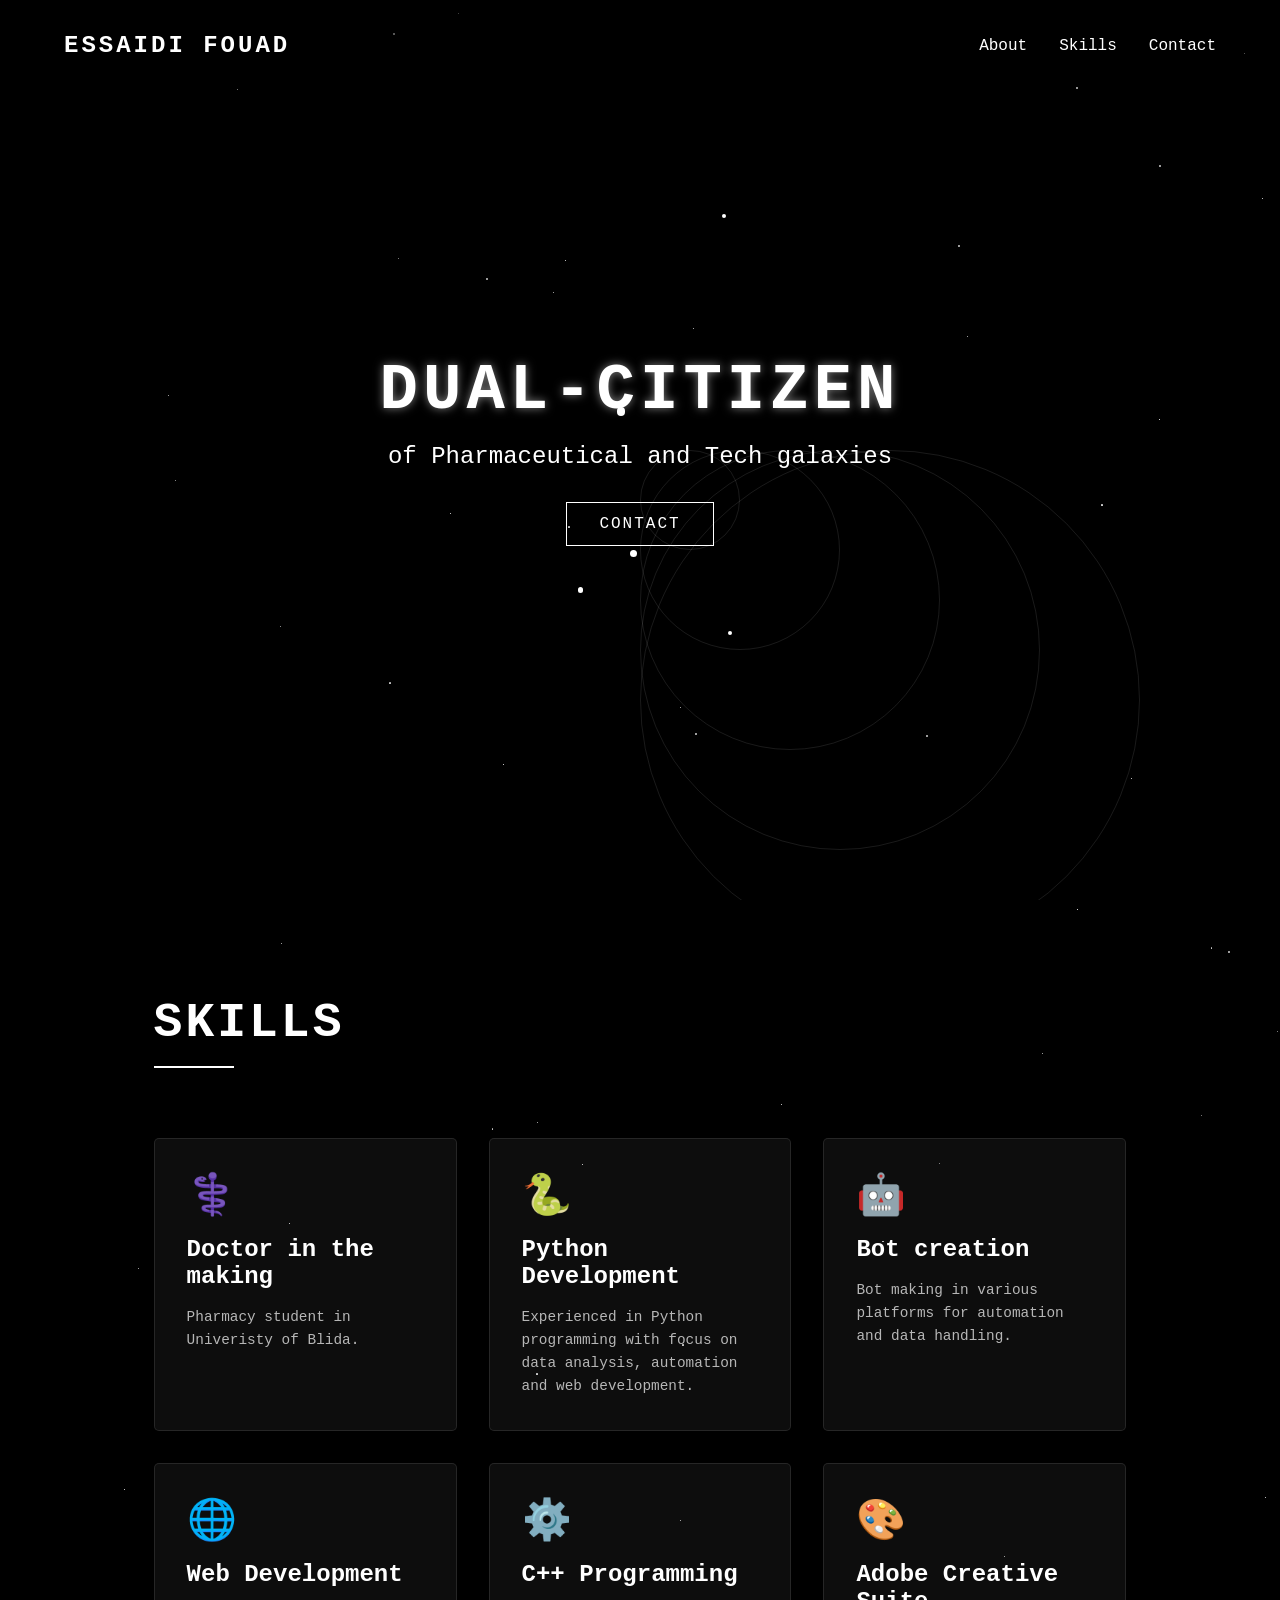
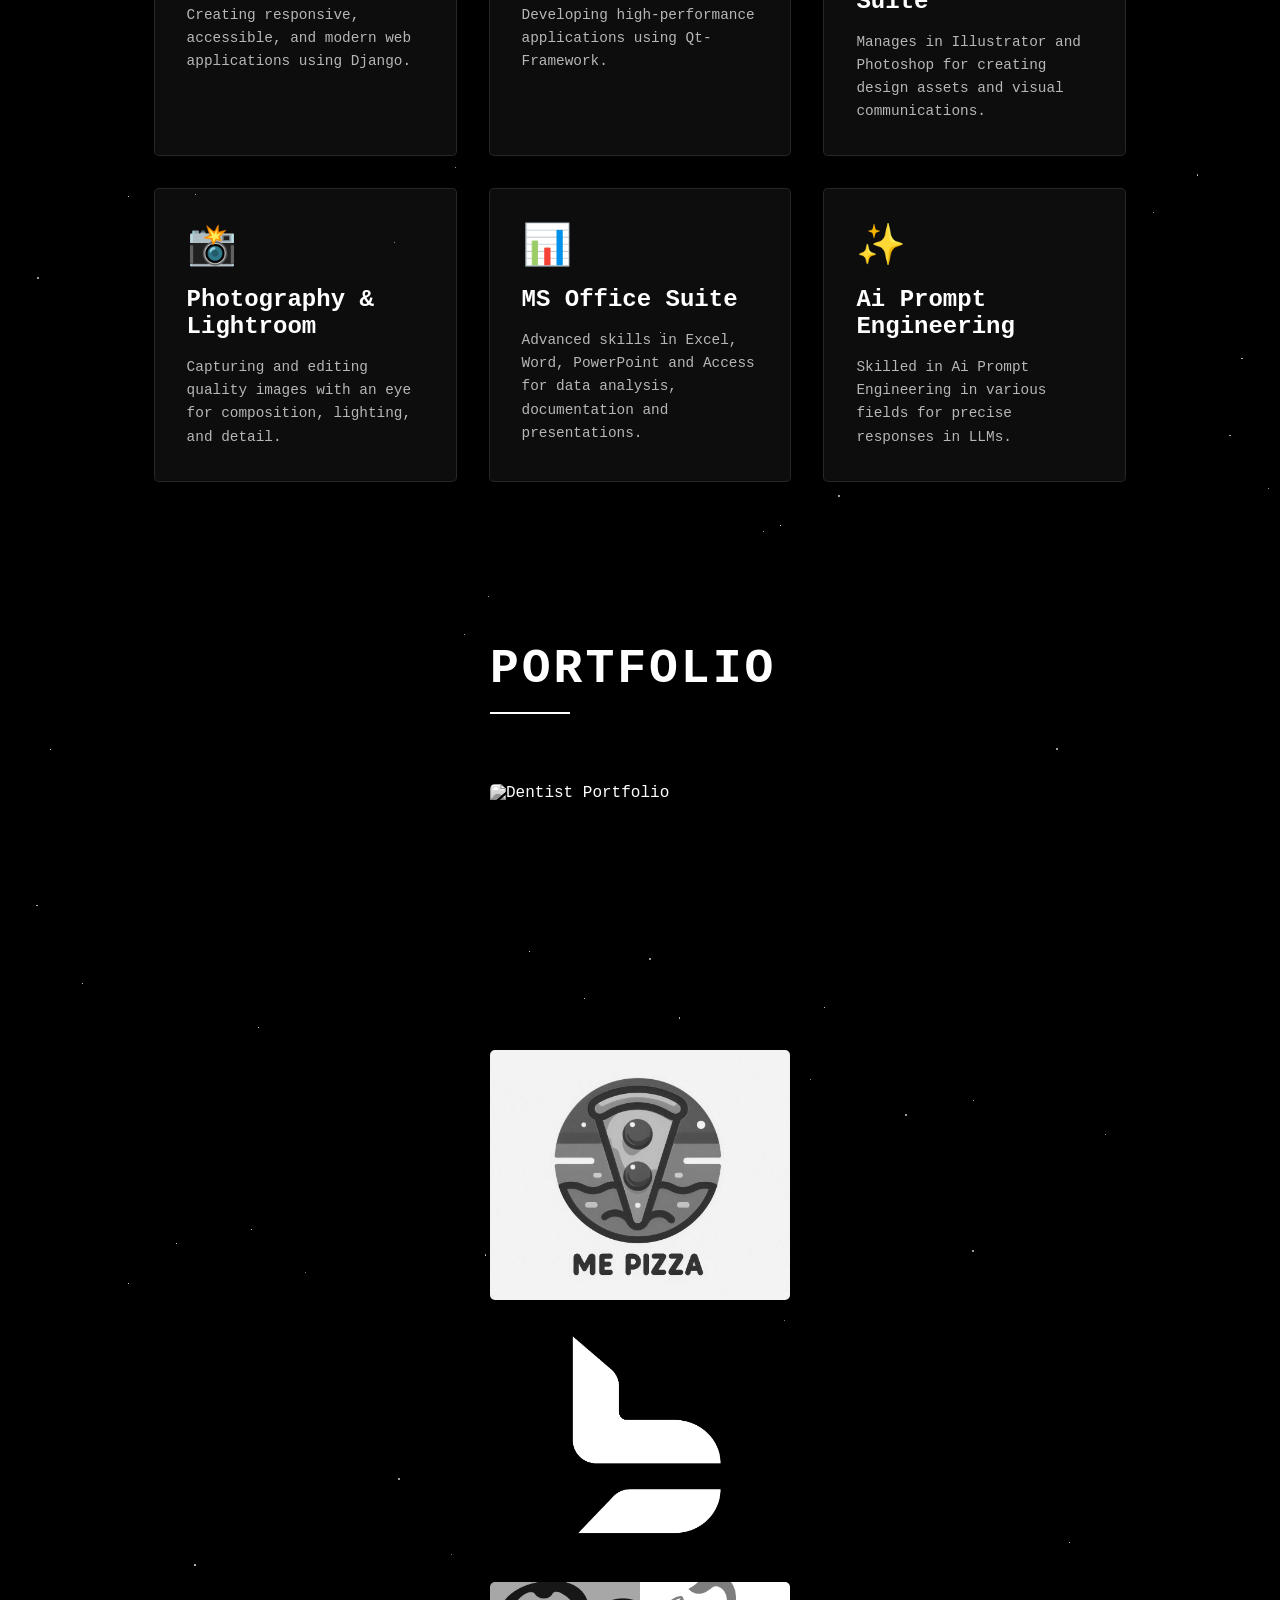
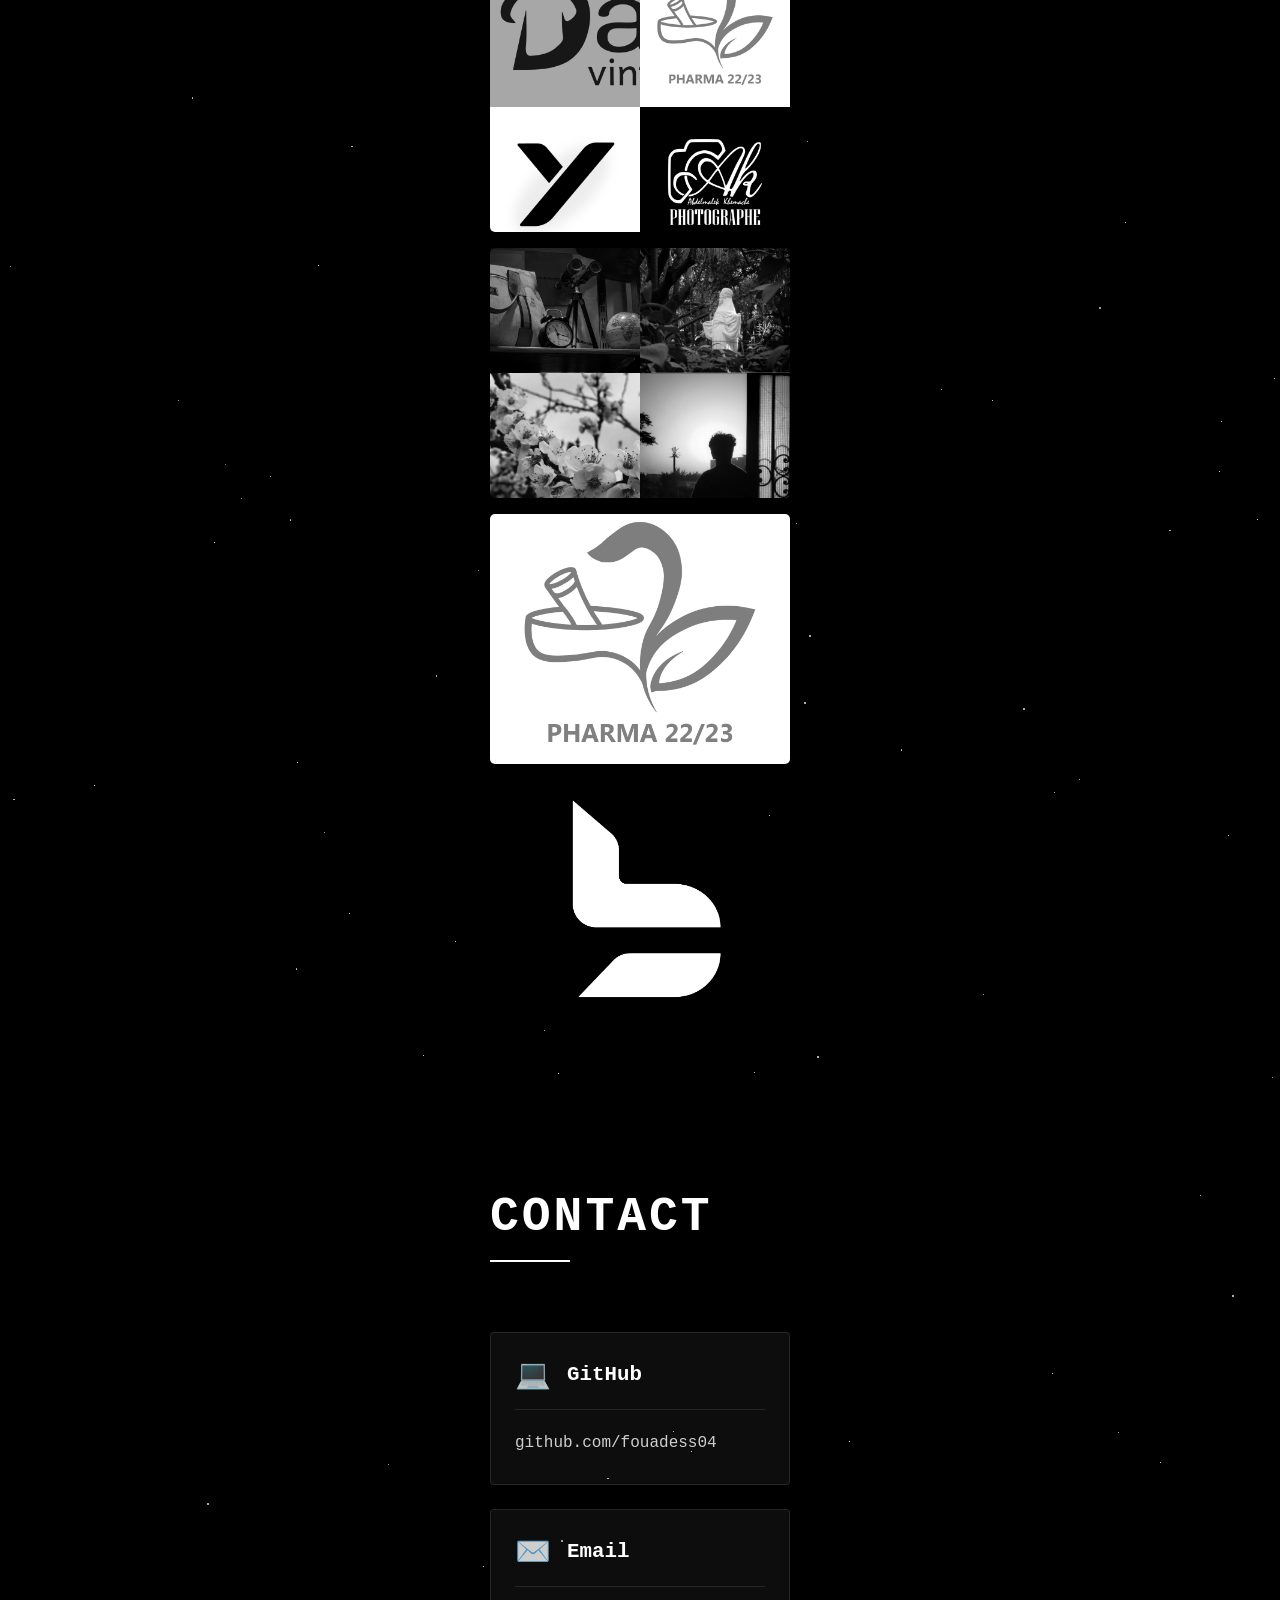
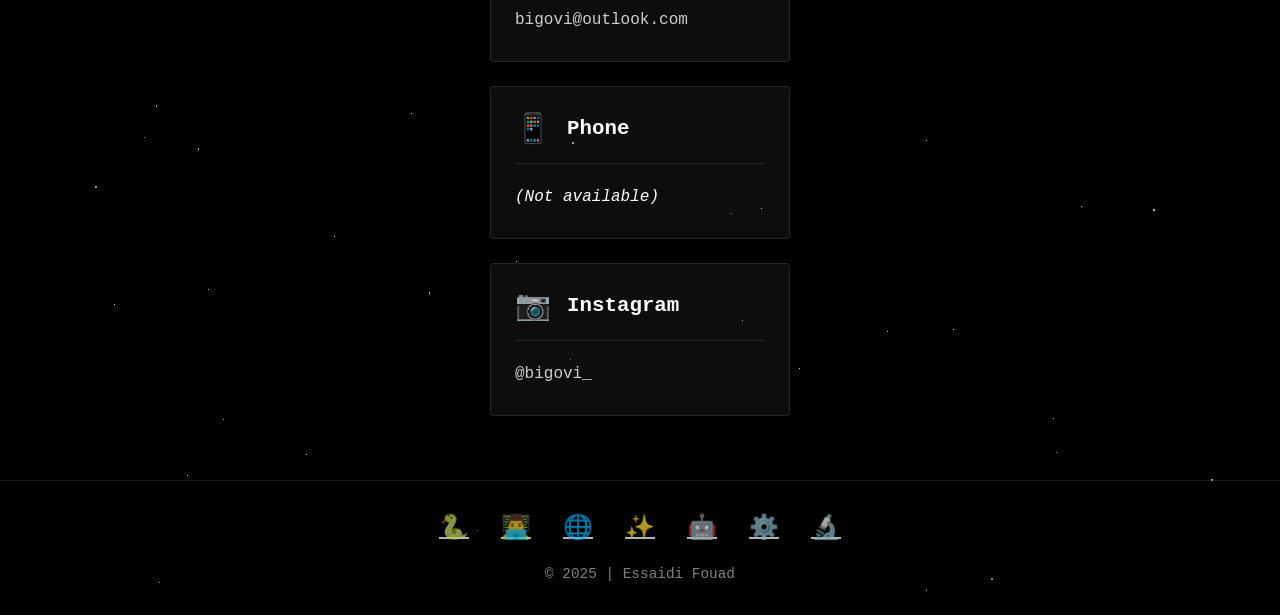
==== me.html @ 9a9ed9cc "portfolio" ====
<!DOCTYPE html>
<html lang="en">
<head>
  <meta charset="UTF-8">
  <meta name="viewport" content="width=device-width, initial-scale=1.0">
  <title>Essaidi fouad</title>
  <link rel="stylesheet" href="assets/styles.css">
</head>
<body>
  <div class="smooth-transition" id="transition-overlay"></div>
  <div class="stars"></div>

  <header class="header">
    <div class="logo">Essaidi Fouad</div>
    <nav class="nav">
      <a href="#about">About</a>
      <a href="#skills">Skills</a>
      <a href="#contact">Contact</a>
    </nav>
  </header>

  <section class="hero" id="about">

    <div class="orbital-system">
    </div>

    <div class="hero-content">
      <h1 class="hero-title">Dual-citizen</h1>
      <p class="hero-subtitle">of Pharmaceutical and Tech galaxies</p>
      <a href="#contact" class="cta-button">Contact</a>
    </div>
  </section>

  <div class="sections">
    <section class="section" id="skills">
      <div class="section-content">
        <h2 class="section-title">Skills</h2>
        <div class="skills-grid">
          <div class="skill-card">
            <div class="skill-icon">⚕️</div>
            <h3 class="skill-title">Doctor in the making</h3>
            <p class="skill-desc">Pharmacy student in Univeristy of Blida.</p>
          </div>
          <div class="skill-card">
            <div class="skill-icon">🐍</div>
            <h3 class="skill-title">Python Development</h3>
            <p class="skill-desc">Experienced in Python programming with focus on data analysis, automation and web development.</p>
          </div>
          <div class="skill-card">
            <div class="skill-icon">🤖</div>
            <h3 class="skill-title">Bot creation</h3>
            <p class="skill-desc">Bot making in various platforms for automation and data handling.</p>
          </div>
          <div class="skill-card">
            <div class="skill-icon">🌐</div>
            <h3 class="skill-title">Web Development</h3>
            <p class="skill-desc">Creating responsive, accessible, and modern web applications using Django.</p>
          </div>
          <div class="skill-card">
            <div class="skill-icon">⚙️</div>
            <h3 class="skill-title">C++ Programming</h3>
            <p class="skill-desc">Developing high-performance applications using Qt-Framework.</p>
          </div>
          <div class="skill-card">
            <div class="skill-icon">🎨</div>
            <h3 class="skill-title">Adobe Creative Suite</h3>
            <p class="skill-desc">Manages in Illustrator and Photoshop for creating design assets and visual communications.</p>
          </div>
          <div class="skill-card">
            <div class="skill-icon">📸</div>
            <h3 class="skill-title">Photography & Lightroom</h3>
            <p class="skill-desc">Capturing and editing quality images with an eye for composition, lighting, and detail.</p>
          </div>
          <div class="skill-card">
            <div class="skill-icon">📊</div>
            <h3 class="skill-title">MS Office Suite</h3>
            <p class="skill-desc">Advanced skills in Excel, Word, PowerPoint and Access for data analysis, documentation and presentations.</p>
          </div>
          <div class="skill-card">
            <div class="skill-icon">✨</div>
            <h3 class="skill-title">Ai Prompt Engineering</h3>
            <p class="skill-desc">Skilled in Ai Prompt Engineering in various fields for precise responses in LLMs.</p>
          </div>
        </div>
      </div>
    </section>

    <section class="section" id="portfolio">
      <div class="section-content">
        <h2 class="section-title">Portfolio</h2>
        <div class="gallery">
          <div class="gallery-item">
            <img src="https://fouadess04.github.io/drbenotsmane/pres_files/bg.jpg" alt="Dentist Portfolio" class="gallery-img">
            <div class="gallery-overlay">
              <h3>Portfolio page for Dr Benotsmane</h3>
            </div>
          </div>
          <div class="gallery-item">
            <img src="assets/MePizza.png" alt="Web Development Project" class="gallery-img">
            <div class="gallery-overlay">
              <h3>Pizziria Management server</h3>
            </div>
          </div>
          <div class="gallery-item">
            <img src="assets/blogo.png" alt="telegram bot" class="gallery-img">
            <div class="gallery-overlay">
              <h3>Voice notes organiser bot</h3>
            </div>
          </div>
          <div class="gallery-item">
            <img src="assets/artboard.png" alt="Illustrator Design" class="gallery-img">
            <div class="gallery-overlay">
              <h3>Illustrations</h3>
            </div>
          </div>
          <div class="gallery-item">
            <img src="assets/artboard2.png" alt="Photography" class="gallery-img">
            <div class="gallery-overlay">
              <h3>Some shots</h3>
            </div>
          </div>
          <div class="gallery-item">
            <img src="assets/quiz.png" alt="Quiz maker" class="gallery-img">
            <div class="gallery-overlay">
              <h3>PharmaQuiz <i>(on the way)</i></h3>
            </div>
          </div>
          <div class="gallery-item">
            <img src="assets/blogo.png" alt="Data Analysis" class="gallery-img">
            <div class="gallery-overlay">
              <h3>B-Classroom <i>(soon)</i></h3>
            </div>
          </div>
        </div>
      </div>
    </section>

    <section class="section" id="contact">
      
      <div class="section-content">
        <h2 class="section-title">Contact</h2>
        <div class="contact-grid">
          <div class="contact-item">
            <div class="contact-header">
              <span class="contact-icon">💻</span>
              <h3 class="contact-title">GitHub</h3>
            </div>
            <a href="https://github.com/fouadess04" target="_blank" class="contact-detail">github.com/fouadess04</a>
          </div>
          <div class="contact-item">
            <div class="contact-header">
              <span class="contact-icon">✉️</span>
              <h3 class="contact-title">Email</h3>
            </div>
            <a href="mailto:bigovi@outlook.com" class="contact-detail">bigovi@outlook.com</a>
          </div>
          <div class="contact-item">
            <div class="contact-header">
              <span class="contact-icon">📱</span>
              <h3 class="contact-title">Phone</h3>
            </div>
            <a href="tel:" class="contact-detail"><i>(Not available)</i></a>
          </div>
          <div class="contact-item">
            <div class="contact-header">
              <span class="contact-icon">📷</span>
              <h3 class="contact-title">Instagram</h3>
            </div>
            <a href="https://instagram.com/bigovi_" target="_blank" class="contact-detail">@bigovi_</a>
          </div>
          
        </div>
      </div>
    </section>

<style>
  
</style>
  </div>

  <footer>
    <div class="footer-links">
      <a href="#about" class="footer-link">🐍</a>
      <a href="#about" class="footer-link">👨‍💻</a>
      <a href="#about" class="footer-link">🌐</a>
      <a href="#about" class="footer-link">✨</a>
      <a href="#about" class="footer-link">🤖</a>
      <a href="#about" class="footer-link">⚙️</a>
      <a href="#about" class="footer-link">🔬</a>
    </div>
    <p class="footer-text">© 2025 | Essaidi Fouad</p>
  </footer>

  <script src="assets/main.js"></script>
</body>
</html>
---- assets/styles.css ----
.transition-overlay {
    position: fixed;
    top: 0;
    left: 0;
    width: 100%;
    height: 100%;
    background-color: currentColor;
    z-index: 1000;
    pointer-events: none;
    opacity: 0;
    transition: opacity 0.8s ease;
}

.container {
    max-width: 800px;
    margin: 2rem auto;
    padding: 2rem;
    border-radius: 12px;
    transition: all 0.8s ease;
}

.toggle-btn {
    padding: 12px 24px;
    border: none;
    border-radius: 6px;
    font-size: 1rem;
    cursor: pointer;
    margin-top: 2rem;
    transition: all 0.3s ease;
}

.toggle-btn:hover {
    transform: translateY(-2px);
    box-shadow: 0 4px 8px rgba(0,0,0,0.2);
}

.content {
    margin-top: 2rem;
    line-height: 1.6;
}

h1 {
    font-size: 2.5rem;
    margin-bottom: 0.5rem;
}

h2 {
    font-size: 1.8rem;
    margin: 2rem 0 1rem;
    padding-bottom: 0.5rem;
}

/* Animation classes */
.fade-out {
    opacity: 1 !important;
}

/*  Main CSS */

* {
    margin: 0;
    padding: 0;
    box-sizing: border-box;
    font-family: 'Space Mono', monospace;
    color: #fff;
  }

  body {
    background-color: #000;
    overflow-x: hidden;
    perspective: 1000px;
  }

  .stars {
    position: fixed;
    top: 0;
    left: 0;
    width: 100%;
    height: 100%;
    pointer-events: none;
    z-index: -1;
  }

  .star {
    position: absolute;
    border-radius: 50%;
    background-color: rgba(255, 255, 255, 0.8);
    animation: twinkle 5s infinite;
  }

  @keyframes twinkle {
    0%, 100% { opacity: 0.2; }
    50% { opacity: 1; }
  }

  .header {
    display: flex;
    justify-content: space-between;
    align-items: center;
    padding: 2rem 4rem;
    position: fixed;
    width: 100%;
    z-index: 100;
    background: linear-gradient(to bottom, rgba(0,0,0,0.8) 0%, rgba(0,0,0,0) 100%);
  }

  .logo {
    font-size: 1.5rem;
    font-weight: bold;
    letter-spacing: 3px;
    text-transform: uppercase;
  }

  .nav {
    display: flex;
    gap: 2rem;
  }

  .nav a {
    text-decoration: none;
    font-size: 1rem;
    position: relative;
    transition: all 0.3s ease;
  }

  .nav a:hover {
    text-shadow: 0 0 5px #fff, 0 0 10px #fff;
  }

  .nav a::after {
    content: '';
    position: absolute;
    bottom: -5px;
    left: 0;
    width: 0;
    height: 1px;
    background-color: #fff;
    transition: width 0.3s ease;
  }

  .nav a:hover::after {
    width: 100%;
  }

  .hero {
    height: 100vh;
    display: flex;
    align-items: center;
    justify-content: center;
    flex-direction: column;
    text-align: center;
    overflow: hidden;
    position: relative;
  }

  .orbital-system {
    position: absolute;
    width: 100%;
    height: 100%;
    transform-style: preserve-3d;
  }

  .orbit {
    position: absolute;
    top: 50%;
    left: 50%;
    border: 1px solid rgba(255, 255, 255, 0.1);
    border-radius: 50%;
    transform-style: preserve-3d;
    animation: rotate 20s linear infinite;
  }

  .planet {
    position: absolute;
    background-color: #fff;
    border-radius: 50%;
    transform-style: preserve-3d;
  }

  @keyframes rotate {
    0% { transform: translate(-50%, -50%) rotateX(60deg) rotateZ(0deg); }
    100% { transform: translate(-50%, -50%) rotateX(60deg) rotateZ(360deg); }
  }

  .hero-content {
    position: relative;
    z-index: 2;
    max-width: 800px;
    padding: 2rem;
  }

  .hero-title {
    font-size: 4rem;
    margin-bottom: 1rem;
    letter-spacing: 5px;
    text-transform: uppercase;
    text-shadow: 0 0 10px rgba(255, 255, 255, 0.5);
    animation: fadeIn 2s ease;
  }

  .hero-subtitle {
    font-size: 1.5rem;
    margin-bottom: 2rem;
    opacity: 0.8;
    animation: fadeIn 2s ease 0.5s both;
  }

  @keyframes fadeIn {
    from { opacity: 0; transform: translateY(20px); }
    to { opacity: 1; transform: translateY(0); }
  }

  .cta-button {
    background-color: transparent;
    border: 1px solid #fff;
    padding: 12px 32px;
    font-size: 1rem;
    text-transform: uppercase;
    letter-spacing: 2px;
    cursor: pointer;
    transition: all 0.3s ease;
    animation: fadeIn 2s ease 1s both;
    text-decoration: none;
    display: inline-block;
  }

  .cta-button:hover {
    background-color: #fff;
    color: #000;
    box-shadow: 0 0 15px rgba(255, 255, 255, 0.5);
  }

  .sections {
    position: relative;
  }

  .section {
    min-height: 100vh;
    display: flex;
    align-items: center;
    justify-content: center;
    padding: 4rem 2rem;
    position: relative;
  }

  .section-content {
    max-width: 1200px;
    margin: 0 auto;
    position: relative;
    z-index: 2;
  }

  .section-title {
    font-size: 3rem;
    margin-bottom: 2rem;
    text-transform: uppercase;
    letter-spacing: 3px;
    position: relative;
    display: inline-block;
  }

  .section-title::after {
    content: '';
    position: absolute;
    bottom: -10px;
    left: 0;
    width: 80px;
    height: 2px;
    background-color: #fff;
  }

  .skills-grid {
    display: grid;
    grid-template-columns: repeat(auto-fill, minmax(300px, 1fr));
    gap: 2rem;
    margin-top: 3rem;
  }

  .skill-card {
    background-color: rgba(255, 255, 255, 0.05);
    border: 1px solid rgba(255, 255, 255, 0.1);
    padding: 2rem;
    border-radius: 5px;
    transition: all 0.3s ease;
    transform-style: preserve-3d;
    transform: translateZ(0);
  }

  .skill-card:hover {
    transform: translateZ(20px);
    box-shadow: 0 0 20px rgba(255, 255, 255, 0.1);
    background-color: rgba(255, 255, 255, 0.1);
  }

  .skill-icon {
    font-size: 2.5rem;
    margin-bottom: 1rem;
  }

  .skill-title {
    font-size: 1.5rem;
    margin-bottom: 1rem;
  }

  .skill-desc {
    font-size: 0.9rem;
    color: rgba(255, 255, 255, 0.7);
    line-height: 1.6;
  }

  .gallery {
    display: grid;
    grid-template-columns: repeat(auto-fill, minmax(300px, 1fr));
    gap: 1rem;
    margin-top: 3rem;
  }

  .gallery-item {
    position: relative;
    overflow: hidden;
    border-radius: 5px;
    cursor: pointer;
    height: 250px;
  }

  .gallery-img {
    width: 100%;
    height: 100%;
    object-fit: cover;
    transition: all 0.5s ease;
    filter: grayscale(100%);
  }

  .gallery-item:hover .gallery-img {
    transform: scale(1.1);
  }

  .gallery-overlay {
    position: absolute;
    top: 0;
    left: 0;
    width: 100%;
    height: 100%;
    background: linear-gradient(to bottom, rgba(0,0,0,0.2) 0%, rgba(0,0,0,0.8) 100%);
    display: flex;
    align-items: flex-end;
    padding: 1.5rem;
    opacity: 0;
    transition: opacity 0.3s ease;
  }

  .gallery-item:hover .gallery-overlay {
    opacity: 1;
  }

  .contact-form {
    display: grid;
    grid-template-columns: 1fr 1fr;
    gap: 1.5rem;
    margin-top: 3rem;
  }

  .form-group {
    position: relative;
  }

  .form-group.full {
    grid-column: 1 / -1;
  }

  .form-input, .form-textarea {
    width: 100%;
    padding: 1rem;
    background-color: rgba(255, 255, 255, 0.05);
    border: 1px solid rgba(255, 255, 255, 0.1);
    color: #fff;
    font-size: 1rem;
    transition: all 0.3s ease;
  }

  .form-input:focus, .form-textarea:focus {
    outline: none;
    border-color: rgba(255, 255, 255, 0.5);
    background-color: rgba(255, 255, 255, 0.1);
  }

  .form-textarea {
    min-height: 150px;
    resize: vertical;
  }

  .submit-btn {
    background-color: transparent;
    border: 1px solid #fff;
    padding: 12px 32px;
    font-size: 1rem;
    text-transform: uppercase;
    letter-spacing: 2px;
    cursor: pointer;
    transition: all 0.3s ease;
    grid-column: 2;
    justify-self: end;
  }

  .submit-btn:hover {
    background-color: #fff;
    color: #000;
    box-shadow: 0 0 15px rgba(255, 255, 255, 0.5);
  }

  footer {
    text-align: center;
    padding: 2rem;
    background-color: rgba(0, 0, 0, 0.3);
    border-top: 1px solid rgba(255, 255, 255, 0.1);
  }

  .footer-links {
    display: flex;
    justify-content: center;
    margin-bottom: 1.5rem;
    gap: 2rem;
  }

  .footer-link {
    font-size: 1.5rem;
    color: rgba(255, 255, 255, 0.7);
    transition: all 0.3s ease;
  }

  .footer-link:hover {
    color: #fff;
    transform: scale(1.2);
  }

  .footer-text {
    color: rgba(255, 255, 255, 0.5);
    font-size: 0.9rem;
  }

  @media (max-width: 768px) {
    .header {
      padding: 1.5rem 2rem;
    }

    .hero-title {
      font-size: 2.5rem;
    }

    .hero-subtitle {
      font-size: 1.2rem;
    }

    .section {
      padding: 3rem 1.5rem;
    }

    .section-title {
      font-size: 2.5rem;
    }

    .skills-grid, .gallery {
      grid-template-columns: 1fr;
    }

    .contact-form {
      grid-template-columns: 1fr;
    }

    .submit-btn {
      grid-column: 1;
    }
  }
  .smooth-transition {
          position: fixed;
          top: 0;
          left: 0;
          width: 100%;
          height: 100%;
          background-color: #000000; /* Match your portfolio background */
          z-index: 9999;
          opacity: 1;
          pointer-events: none;
          transition: opacity 0.6s ease;
      }
      .contact-grid {
  display: grid;
  grid-template-columns: repeat(auto-fill, minmax(300px, 1fr));
  gap: 1.5rem;
  margin-top: 3rem;
}

.contact-item {
  background-color: rgba(255, 255, 255, 0.05);
  border: 1px solid rgba(255, 255, 255, 0.1);
  padding: 1.5rem;
  border-radius: 4px;
  transition: all 0.3s ease;
  display: flex;
  flex-direction: column;
  min-height: 150px;
}

.contact-item:hover {
  transform: translateY(-5px);
  box-shadow: 0 0 15px rgba(255, 255, 255, 0.1);
  background-color: rgba(255, 255, 255, 0.1);
  border-color: rgba(255, 255, 255, 0.3);
}

.contact-header {
  display: flex;
  align-items: center;
  margin-bottom: 1rem;
  border-bottom: 1px solid rgba(255, 255, 255, 0.1);
  padding-bottom: 1rem;
}

.contact-icon {
  font-size: 1.8rem;
  margin-right: 1rem;
  opacity: 0.8;
}

.contact-title {
  font-size: 1.3rem;
  margin: 0;
}

.contact-detail {
  color: rgba(255, 255, 255, 0.8);
  text-decoration: none;
  transition: all 0.3s ease;
  font-size: 1rem;
  margin-top: auto;
  word-break: break-all;
  padding: 0.5rem 0;
}

.contact-detail:hover {
  color: #fff;
  text-shadow: 0 0 8px rgba(255, 255, 255, 0.3);
}

@media (max-width: 768px) {
  .contact-grid {
    grid-template-columns: 1fr;
  }
}
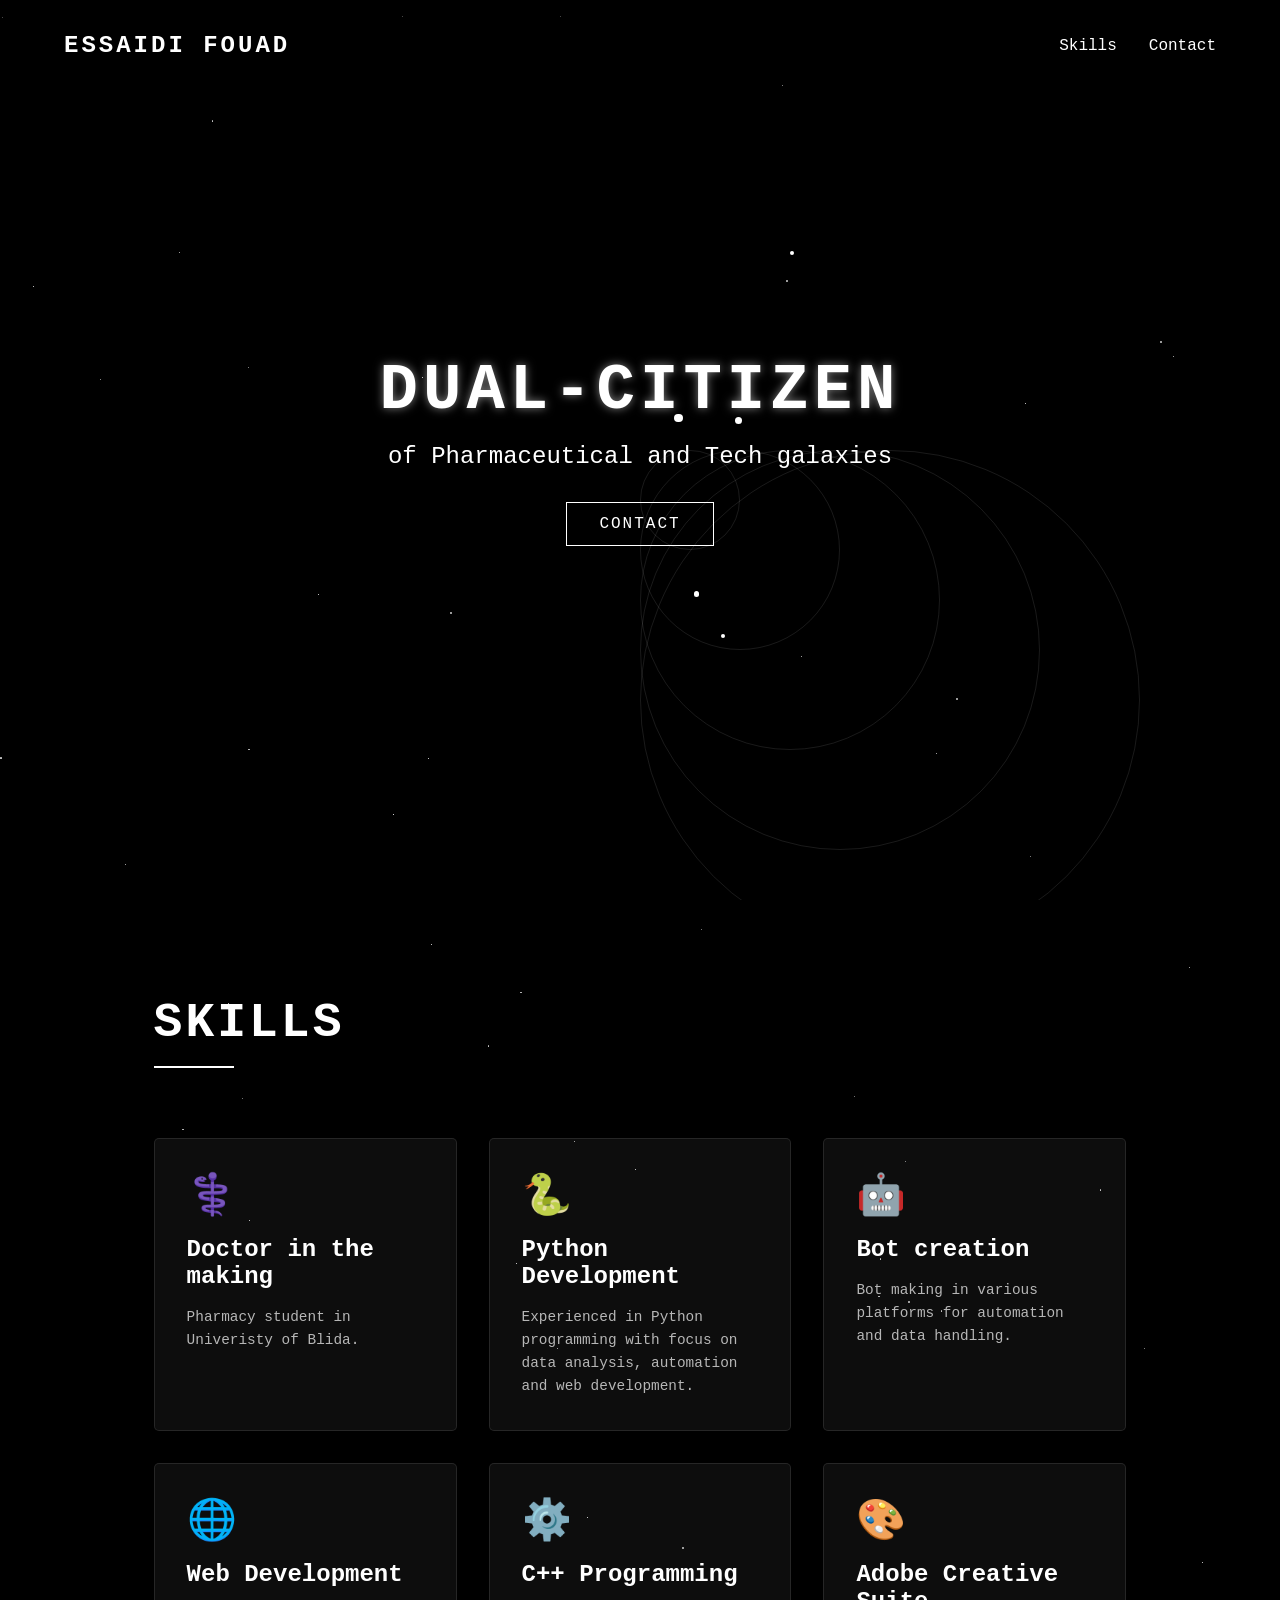
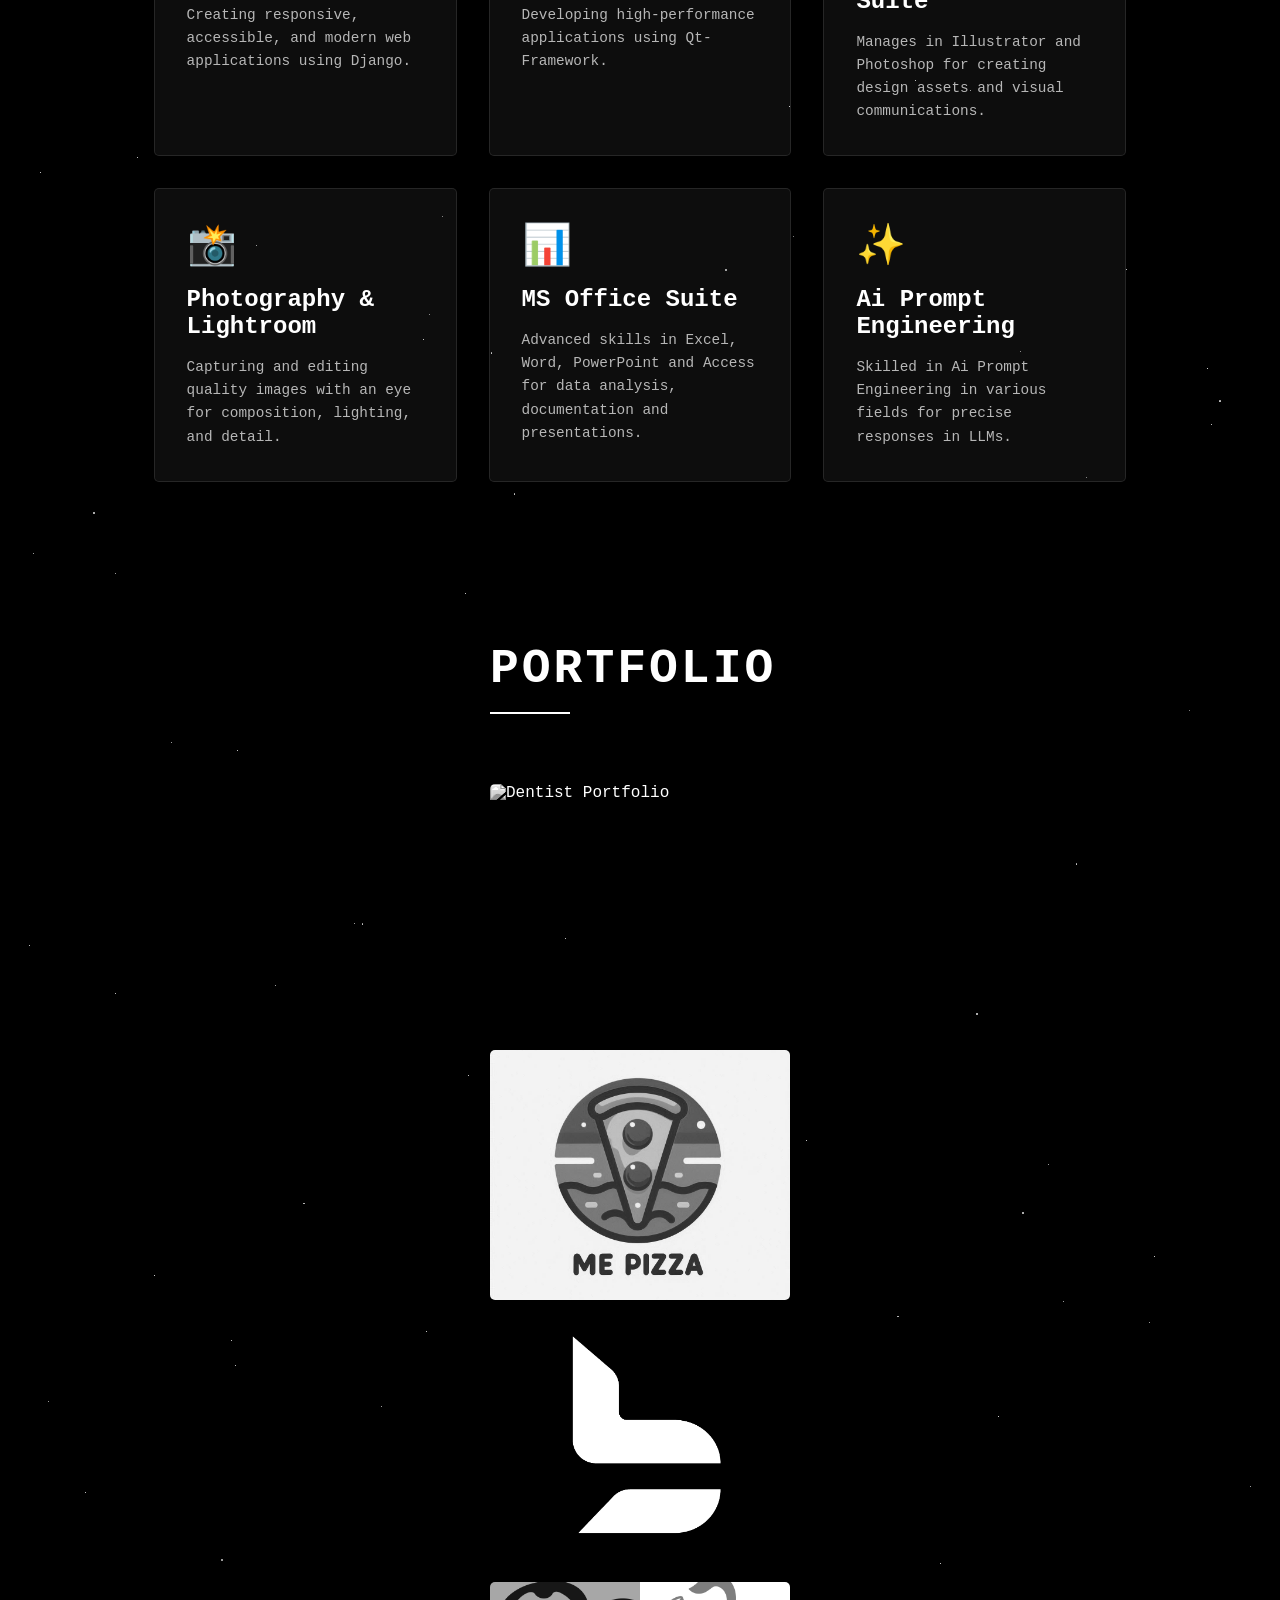
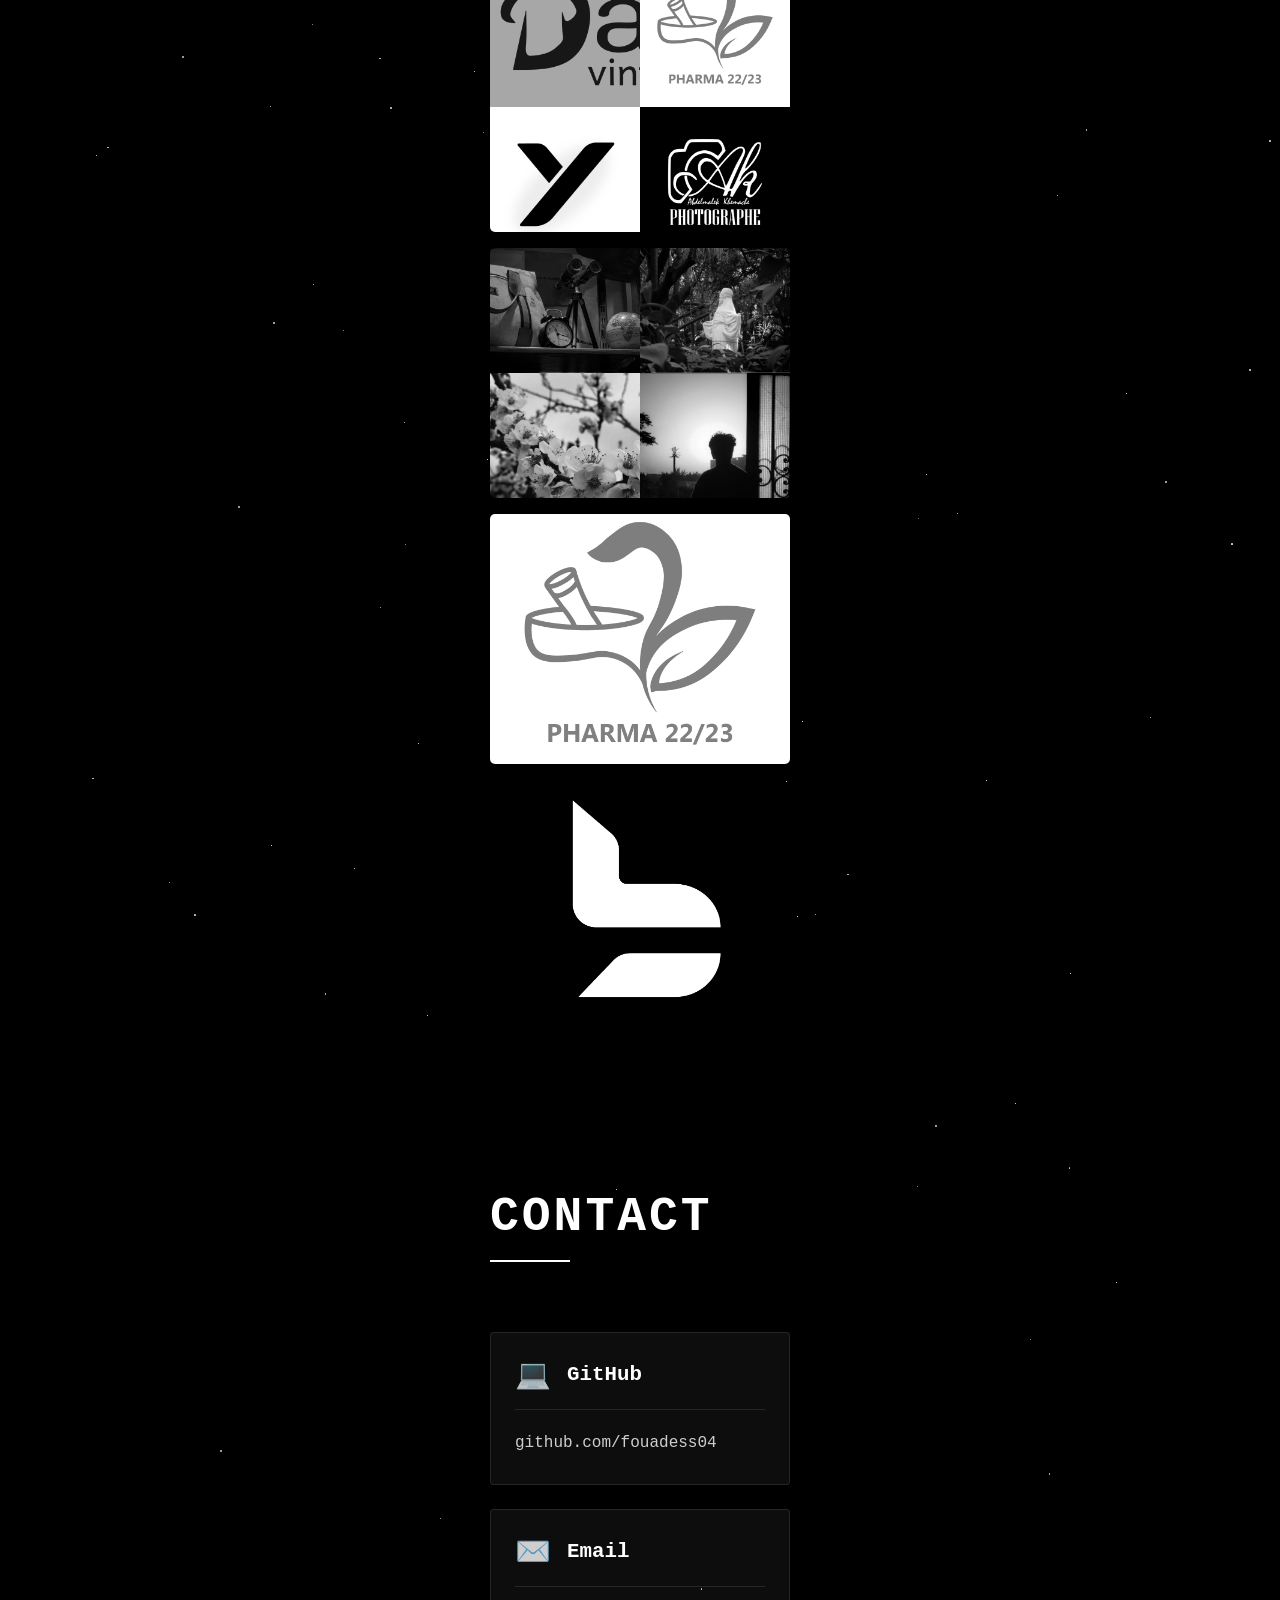
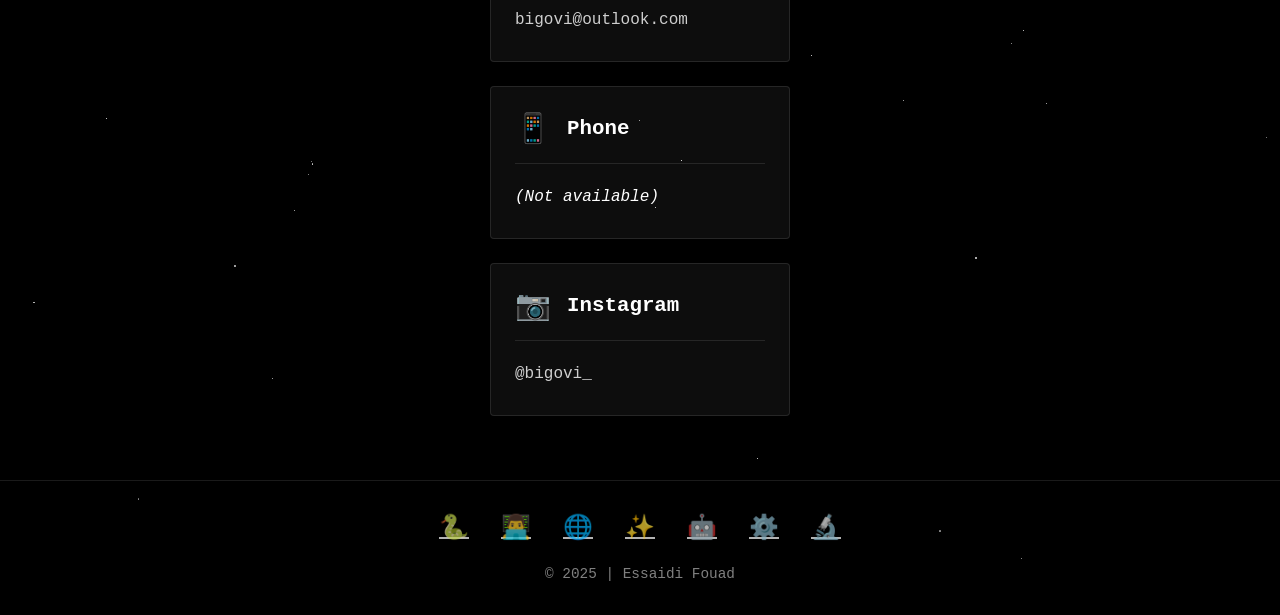
==== commit c55f9887: "mobileView" ====
--- a/me.html
+++ b/me.html
@@ -13,7 +13,6 @@
   <header class="header">
     <div class="logo">Essaidi Fouad</div>
     <nav class="nav">
-      <a href="#about">About</a>
       <a href="#skills">Skills</a>
       <a href="#contact">Contact</a>
     </nav>
